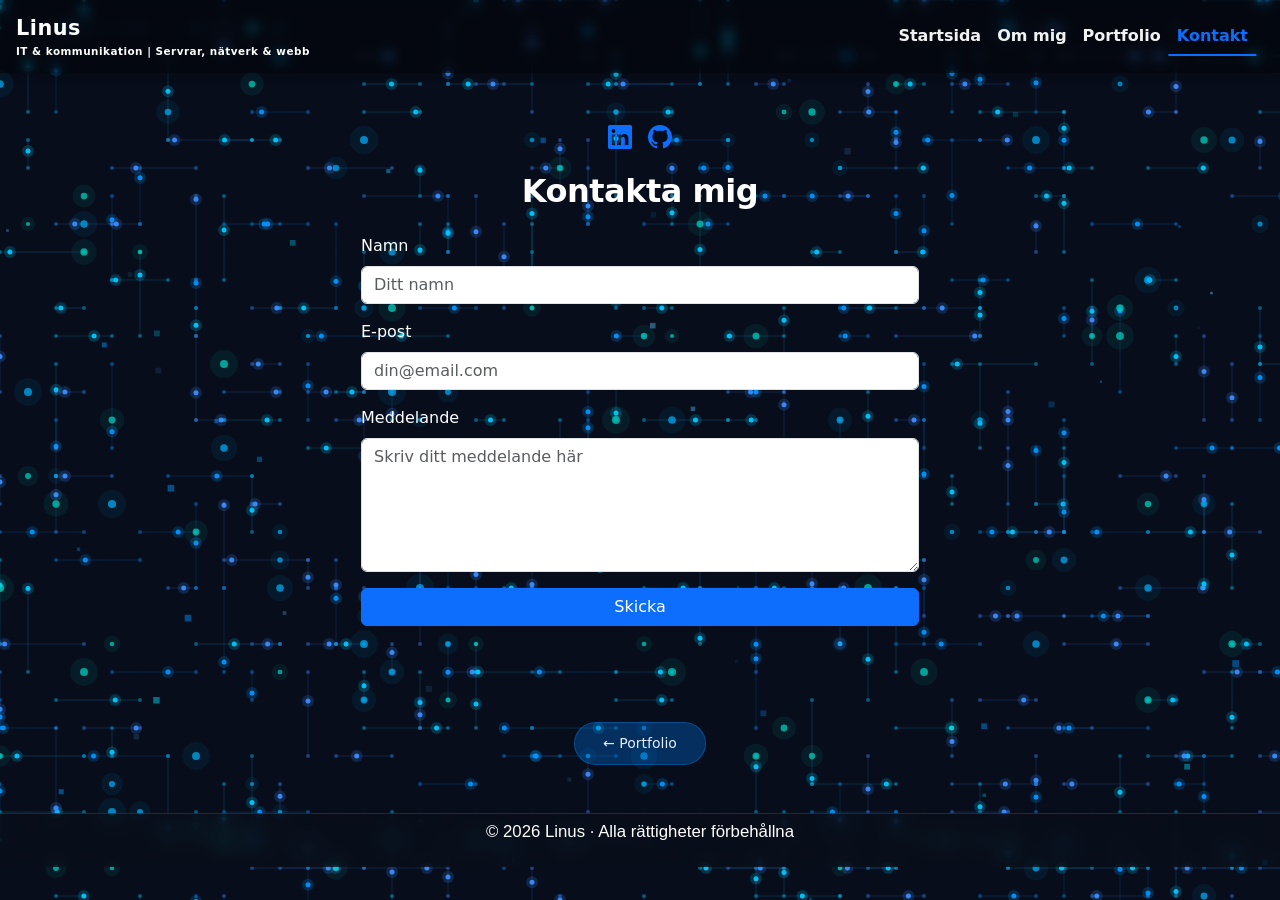
==== kontakt.html @ ef3644ac "Initial commit" ====
<!DOCTYPE html>
<html lang="sv">
<head>
    <meta charset="UTF-8">
    <meta name="viewport" content="width=device-width, initial-scale=1.0">
    <meta name="description" content="Linus CV - IT-student med fokus på dator- och kommunikationsteknik. Utforska min erfarenhet, färdigheter och projekt inom IT och kommunikation.">
       <link href="https://cdn.jsdelivr.net/npm/bootstrap@5.3.8/dist/css/bootstrap.min.css" rel="stylesheet" integrity="sha384-sRIl4kxILFvY47J16cr9ZwB07vP4J8+LH7qKQnuqkuIAvNWLzeN8tE5YBujZqJLB" crossorigin="anonymous">
    <script src="https://cdn.jsdelivr.net/npm/bootstrap@5.3.8/dist/js/bootstrap.bundle.min.js" integrity="sha384-FKyoEForCGlyvwx9Hj09JcYn3nv7wiPVlz7YYwJrWVcXK/BmnVDxM+D2scQbITxI" crossorigin="anonymous"></script>
    <link rel="stylesheet" href="kontaktstyle.css">
    <link rel="stylesheet" href="gemensamm.css">
    <script src="star.js" async defer></script>
    <script src="form.js" async defer></script>
    <link rel="stylesheet" href="https://cdn.jsdelivr.net/npm/bootstrap-icons@1.11.1/font/bootstrap-icons.css">
    <title>CV - Linus</title>
</head>
<body>
    <!-- Navbar -->
<header class="container-fluid p-0">
  <nav class="navbar navbar-expand-md navbar-dark fixed-top custom-navbar">
    

<a class="navbar-brand ps-3 fw-bold d-flex flex-column" href="index.html">
  <span class="brand-body">Linus</span>
  <small class="text-white"  id="navbar-subtitle">
     IT & kommunikation | Servrar, nätverk & webb
  </small>
</a>


    <button class="navbar-toggler me-4" type="button"
            data-bs-toggle="collapse"
            data-bs-target="#collapsibleNavbar"
            aria-controls="collapsibleNavbar"
            aria-expanded="false"
            aria-label="Toggle navigation">
      <span class="navbar-toggler-icon"></span>
    </button>


    <div class="collapse navbar-collapse" id="collapsibleNavbar">
      <ul class="navbar-nav ms-auto pe-4">
        <li class="nav-item">
          <a class="nav-link " href="index.html">Startsida</a>
        </li>
        <li class="nav-item">
          <a class="nav-link" href="om.html">Om mig</a>
        </li>
        <li class="nav-item">
          <a class="nav-link" href="portfolio.html">Portfolio</a>
        </li>
        <li class="nav-item">
          <a class="nav-link active" href="kontakt.html">Kontakt</a>
        </li>
      </ul>
    </div>

  </nav>
</header>

<!-- End Navbar -->
<main class="container my-5">

  <!-- Sociala länkar ovanför formuläret -->
<div class="col-md-6 mx-auto text-center mb-3">
  <div class="d-flex justify-content-center gap-3 mb-2">
    <!-- LinkedIn -->
    <a href="https://se.linkedin.com/in/linus-lindgren-b2a7483a4" target="_blank" title="LinkedIn">
      <i class="bi bi-linkedin fs-4"></i>
    </a>
    <!-- GitHub -->
    <a href="https://github.com/Linus67" target="_blank" title="GitHub">
      <i class="bi bi-github fs-4"></i>
    </a>
  </div>
</div>

  <section class="col-md-6 mx-auto">
  <h2 class="mb-4 text-center">Kontakta mig</h2>
  <form id="contact-form">
    <div class="mb-3">
      <label for="name" class="form-label" >Namn</label>
      <input type="text" class="form-control" id="name" name="name" placeholder="Ditt namn" required>
    </div>
    <div class="mb-3">
      <label for="email" class="form-label" >E-post</label>
      <input type="email" class="form-control" id="email" name="email" placeholder="din@email.com" required>
    </div>
    <div class="mb-3">
      <label for="message" class="form-label" >Meddelande</label>
      <textarea class="form-control" id="message" name="message" rows="5" placeholder="Skriv ditt meddelande här" required></textarea>
    </div>
    <input type="text" name="_gotcha" style="display:none">
    <button type="submit" class="btn btn-primary w-100" id="submit-btn">
      Skicka
    </button>
    <div id="form-message" class="mt-2 text-center"></div>
  </form>
</section>


</main>

<div class="start-actions">
  <a href="portfolio.html" class="btn btn-primary btn-lg">← Portfolio</a>
</div>

<footer class="text-center mt-5 p-1 text-white site-footer">
  <p>© 2026 Linus · Alla rättigheter förbehållna</p>
</footer>

</body>
</html>
---- gemensamm.css ----
body {
  padding-top: 72px;
}

/* Navbar css start */
#navbar-subtitle {
    font-size:0.65rem;
}

.custom-navbar {
  background-color: rgba(0, 0, 0, 0.4);
  backdrop-filter: blur(6px);
  box-shadow: 0 2px 10px rgba(0, 0, 0, 0.25);
}

.navbar-brand {
  font-size: 1.3rem;
  letter-spacing: 0.5px;
}

.brand-highlight {
  color: #0d6efd;
}

.nav-link {
  position: relative;
  font-weight: 800;
  color: #f1f1f1 !important;
  padding: 0.5rem 0.75rem;
  transition: color 0.2s ease;
}

.nav-link::after {
  content: "";
  position: absolute;
  left: 50%;
  bottom: 0;
  width: 0;
  height: 2px;
  background-color: #0d6efd;
  transition: all 0.25s ease;
  transform: translateX(-50%);
}

.nav-link:hover::after,
.nav-link.active::after {
  width: 100%;
}

.nav-link:hover {
  color: #0d6efd !important;
}

.nav-link.active {
  color: #0d6efd !important;
}

@media (max-width: 768px) {
  .navbar-nav {
    text-align: center;
    padding-top: 1rem;
  }

  .nav-link {
    padding: 0.75rem 0;
  }
}
/* Navbar css slut */

/* Section box start */
.section-box {
  background: rgba(0, 80, 160, 0.12);
  border: 1px solid rgba(0, 180, 255, 0.25);
  border-top: 2px solid #00c8ff;
  border-radius: 14px;
  padding: 2rem;
  margin-bottom: 2.5rem;
  box-shadow: 0 10px 30px rgb(0, 0, 0);
}

.section-box h1,
.section-box h2,
.section-box h3 {
  font-weight: 700;
  letter-spacing: -0.5px;
  color: #ffffff;
}

.section-box p,
.section-box li {
  font-size: 1.05rem;
  line-height: 1.7;
  font-family: Verdana, sans-serif;
  color: #ffffff;
}
/*Section box slut */

/*Global styles */


h1, h2, h3 
{ 
  font-weight: 700; 
  letter-spacing: -0.5px;
   color: white 
}

 p {
  font-size: 1.05rem;
  line-height: 1.7;
  font-family: Verdana, sans-serif;
  color: white;
}

label {
  color: white;
}
.content-text{
    font-size: 1.12rem;
  line-height: 1.7;
}

/*Global styles slut */

/* Gemensam stil för nästa / föregående-knappar på alla sidor */
.start-actions {
  max-width: 1100px;
  margin: 4rem auto 2rem;
  padding: 2rem 1rem 0;
  display: flex;
  justify-content: center;
  align-items: center;
  gap: 3rem;
}

.start-actions .btn {
  color: #e0eeff;
  background: rgba(0, 100, 200, 0.4);
  border: 1px solid rgba(0, 150, 255, 0.3);
  padding: 10px 28px;
  border-radius: 30px;
  font-size: 14px;
  font-weight: 500;
  transition: all 0.25s ease;
}

.start-actions .btn:hover {
  background: rgba(0, 120, 255, 0.35);
  border-color: rgba(0, 150, 255, 0.6);
  color: #ffffff;
}

@media (max-width: 768px) {
  .start-actions {
    flex-direction: column;
    gap: 1.5rem;
    text-align: center;
  }
}
/* Gemensam stil för nästa / föregående-knappar på alla sidor slut */

/* Footer */
.site-footer {
  background: rgba(10, 15, 25, 0.6);
  backdrop-filter: blur(10px);
  border-top: 1px solid rgba(0, 200, 255, 0.2);
}
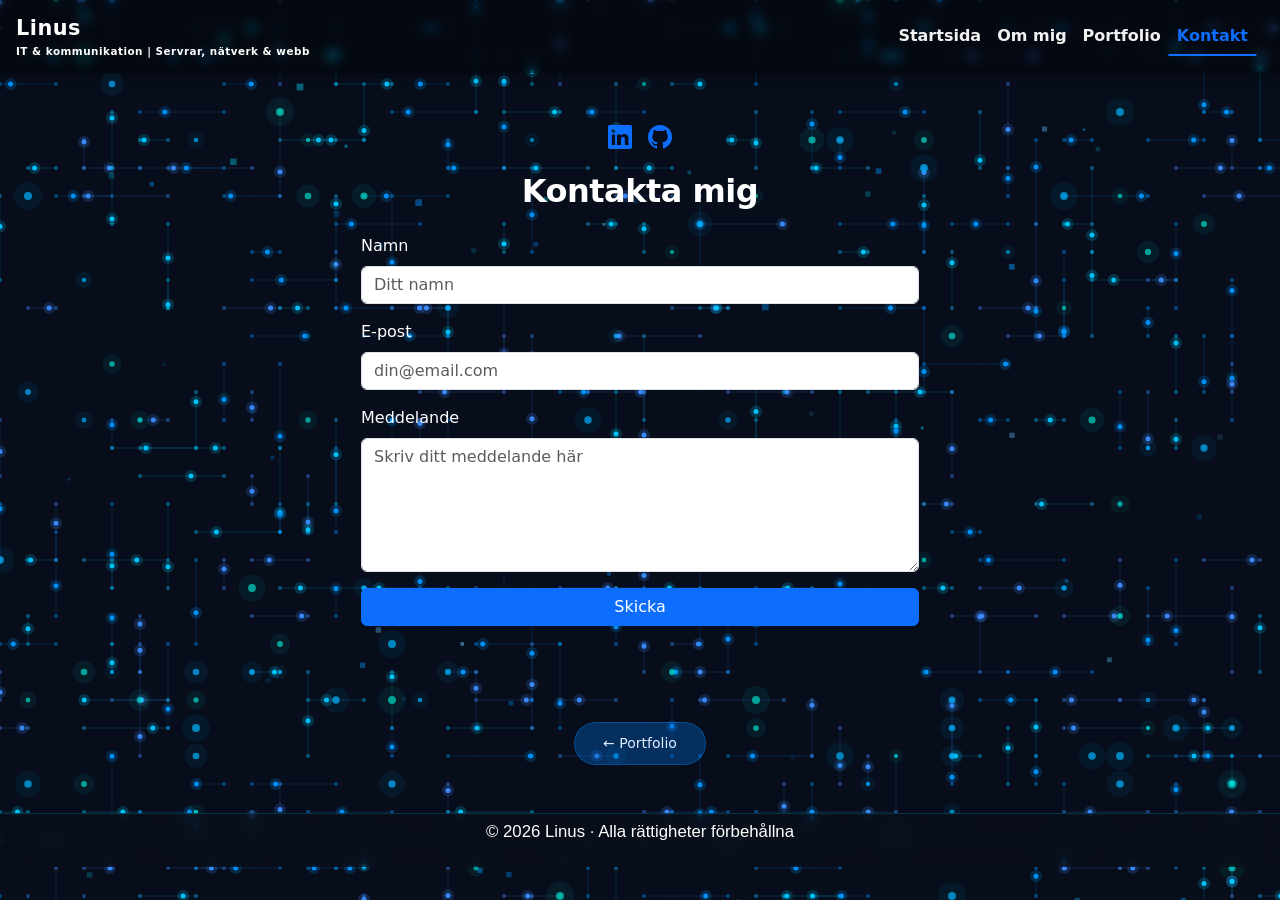
==== commit 978320f6: "Title updated Uppdaterade titlen på hemsidan samt tog bort lite kommentarer i koden." ====
--- a/kontakt.html
+++ b/kontakt.html
@@ -11,7 +11,7 @@
     <script src="star.js" async defer></script>
     <script src="form.js" async defer></script>
     <link rel="stylesheet" href="https://cdn.jsdelivr.net/npm/bootstrap-icons@1.11.1/font/bootstrap-icons.css">
-    <title>CV - Linus</title>
+    <title>Linus | IT-student</title>
 </head>
 <body>
     <!-- Navbar -->
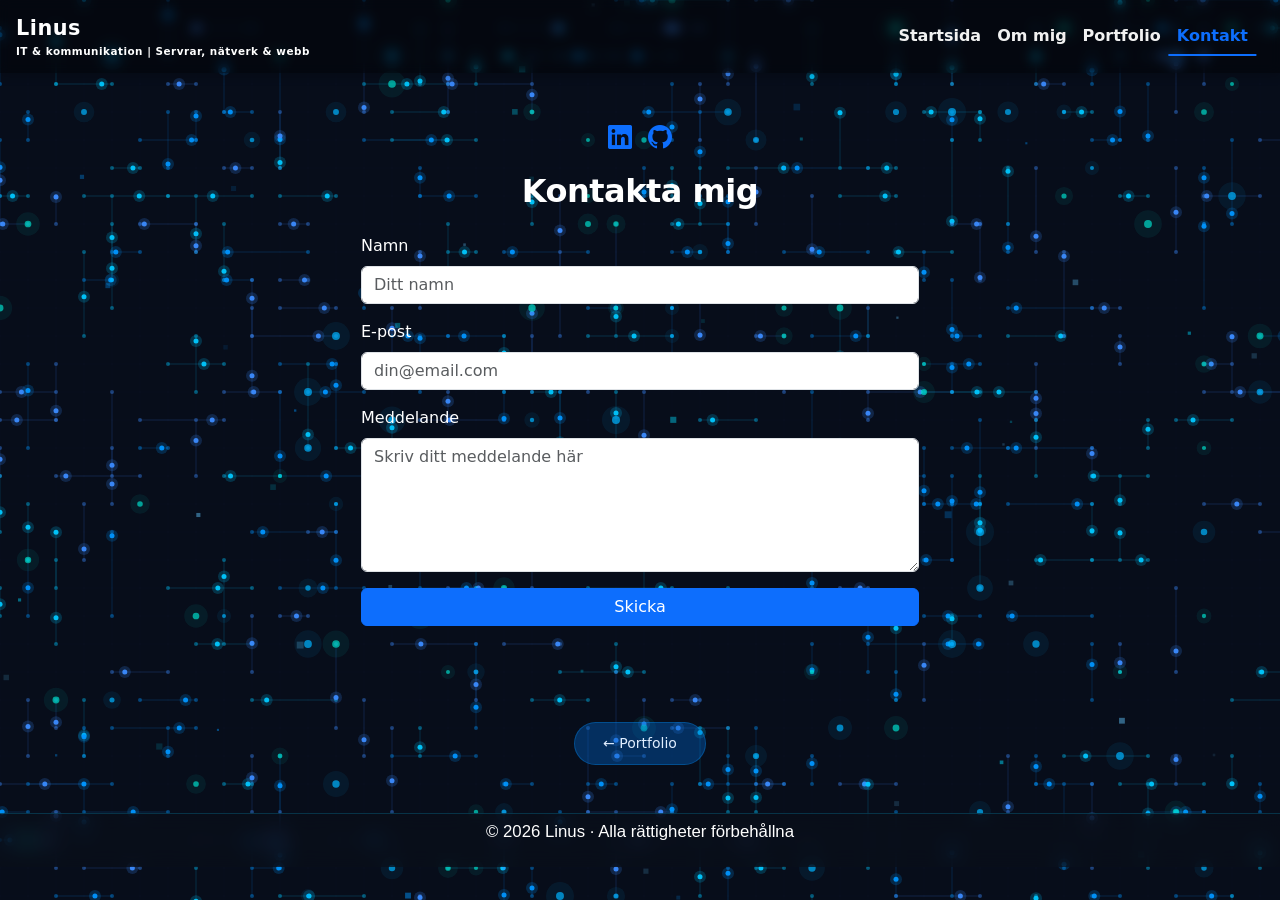
==== commit 3ddf67ab: "Fix main Fixade så main end taggen var korrekt placerad." ====
--- a/kontakt.html
+++ b/kontakt.html
@@ -98,11 +98,13 @@
 </section>
 
 
-</main>
+
 
 <div class="start-actions">
   <a href="portfolio.html" class="btn btn-primary btn-lg">← Portfolio</a>
 </div>
+
+</main>
 
 <footer class="text-center mt-5 p-1 text-white site-footer">
   <p>© 2026 Linus · Alla rättigheter förbehållna</p>
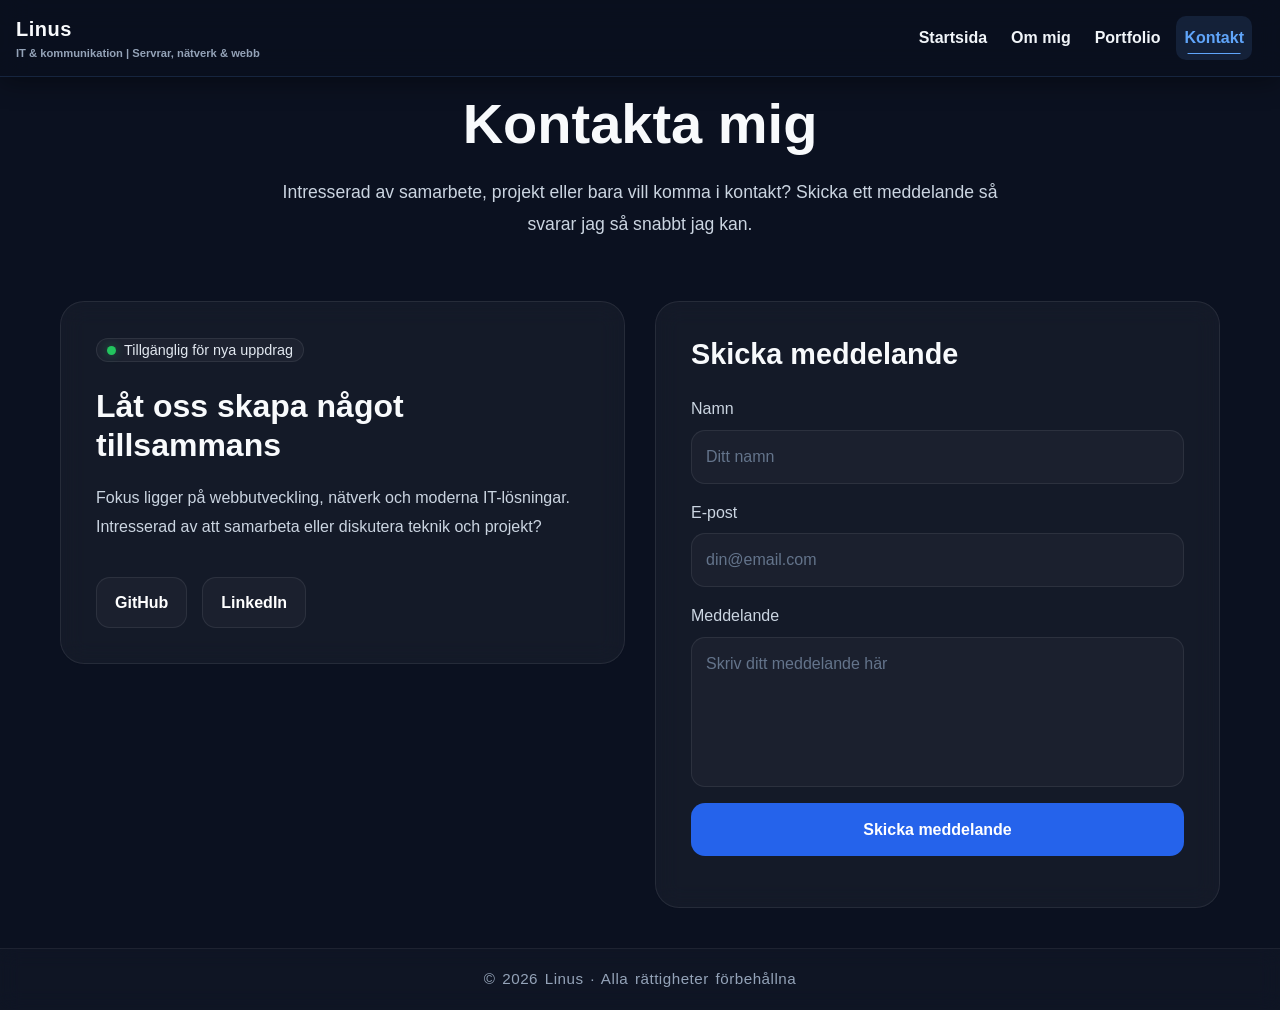
==== commit ce27ccbd: "Omdesign av CV-hemsida Fullständig omdesign av min CV-hemsida med uppdaterad layout, struktur och in" ====
--- a/kontakt.html
+++ b/kontakt.html
@@ -1,114 +1,177 @@
 <!DOCTYPE html>
-<html lang="sv">
+<html lang="en">
 <head>
     <meta charset="UTF-8">
     <meta name="viewport" content="width=device-width, initial-scale=1.0">
-    <meta name="description" content="Linus CV - IT-student med fokus på dator- och kommunikationsteknik. Utforska min erfarenhet, färdigheter och projekt inom IT och kommunikation.">
-       <link href="https://cdn.jsdelivr.net/npm/bootstrap@5.3.8/dist/css/bootstrap.min.css" rel="stylesheet" integrity="sha384-sRIl4kxILFvY47J16cr9ZwB07vP4J8+LH7qKQnuqkuIAvNWLzeN8tE5YBujZqJLB" crossorigin="anonymous">
+    <meta name="description" content="Kontakta mig för samarbeten, projekt eller frågor inom webbutveckling och IT." />
+    <link href="https://cdn.jsdelivr.net/npm/bootstrap@5.3.8/dist/css/bootstrap.min.css" rel="stylesheet" integrity="sha384-sRIl4kxILFvY47J16cr9ZwB07vP4J8+LH7qKQnuqkuIAvNWLzeN8tE5YBujZqJLB" crossorigin="anonymous">
     <script src="https://cdn.jsdelivr.net/npm/bootstrap@5.3.8/dist/js/bootstrap.bundle.min.js" integrity="sha384-FKyoEForCGlyvwx9Hj09JcYn3nv7wiPVlz7YYwJrWVcXK/BmnVDxM+D2scQbITxI" crossorigin="anonymous"></script>
+    <link rel="stylesheet" href="gemensam.css">
     <link rel="stylesheet" href="kontaktstyle.css">
-    <link rel="stylesheet" href="gemensamm.css">
-    <script src="star.js" async defer></script>
     <script src="form.js" async defer></script>
-    <link rel="stylesheet" href="https://cdn.jsdelivr.net/npm/bootstrap-icons@1.11.1/font/bootstrap-icons.css">
-    <title>Linus | IT-student</title>
+    <script src="status.js"></script>
+    <title>Linus | IT-elev</title>
 </head>
 <body>
-    <!-- Navbar -->
+       <!-- Navbar -->
 <header class="container-fluid p-0">
-  <nav class="navbar navbar-expand-md navbar-dark fixed-top custom-navbar">
-    
+ <nav class="navbar navbar-expand-md navbar-dark fixed-top custom-navbar">
 
-<a class="navbar-brand ps-3 fw-bold d-flex flex-column" href="index.html">
-  <span class="brand-body">Linus</span>
-  <small class="text-white"  id="navbar-subtitle">
-     IT & kommunikation | Servrar, nätverk & webb
-  </small>
-</a>
+  <a class="navbar-brand ps-3 fw-bold d-flex flex-column brand-box" href="index.html">
+    <span class="brand-body">Linus</span>
+    <small id="navbar-subtitle">
+      IT & kommunikation | Servrar, nätverk & webb
+    </small>
+  </a>
 
+  <button class="navbar-toggler me-4" type="button"
+    data-bs-toggle="collapse"
+    data-bs-target="#collapsibleNavbar"
+    aria-controls="collapsibleNavbar"
+    aria-expanded="false"
+    aria-label="Toggle navigation">
+    <span class="navbar-toggler-icon"></span>
+  </button>
 
-    <button class="navbar-toggler me-4" type="button"
-            data-bs-toggle="collapse"
-            data-bs-target="#collapsibleNavbar"
-            aria-controls="collapsibleNavbar"
-            aria-expanded="false"
-            aria-label="Toggle navigation">
-      <span class="navbar-toggler-icon"></span>
-    </button>
+  <div class="collapse navbar-collapse" id="collapsibleNavbar">
+    <ul class="navbar-nav ms-auto pe-4 nav-links">
 
+      <li class="nav-item">
+        <a class="nav-link" href="index.html">Startsida</a>
+      </li>
 
-    <div class="collapse navbar-collapse" id="collapsibleNavbar">
-      <ul class="navbar-nav ms-auto pe-4">
-        <li class="nav-item">
-          <a class="nav-link " href="index.html">Startsida</a>
-        </li>
-        <li class="nav-item">
-          <a class="nav-link" href="om.html">Om mig</a>
-        </li>
-        <li class="nav-item">
-          <a class="nav-link" href="portfolio.html">Portfolio</a>
-        </li>
-        <li class="nav-item">
-          <a class="nav-link active" href="kontakt.html">Kontakt</a>
-        </li>
-      </ul>
-    </div>
+      <li class="nav-item">
+        <a class="nav-link" href="om.html">Om mig</a>
+      </li>
 
-  </nav>
+      <li class="nav-item">
+        <a class="nav-link" href="portfolio.html">Portfolio</a>
+      </li>
+
+      <li class="nav-item">
+        <a class="nav-link active" href="kontakt.html">Kontakt</a>
+      </li>
+
+    </ul>
+  </div>
+
+</nav>
 </header>
+<!-- End Navbar -->
+<main class="contact-main">
 
-<!-- End Navbar -->
-<main class="container my-5">
+    <header class="contact-hero">
 
-  <!-- Sociala länkar ovanför formuläret -->
-<div class="col-md-6 mx-auto text-center mb-3">
-  <div class="d-flex justify-content-center gap-3 mb-2">
-    <!-- LinkedIn -->
-    <a href="https://se.linkedin.com/in/linus-lindgren-b2a7483a4" target="_blank" title="LinkedIn">
-      <i class="bi bi-linkedin fs-4"></i>
-    </a>
-    <!-- GitHub -->
-    <a href="https://github.com/Linus67" target="_blank" title="GitHub">
-      <i class="bi bi-github fs-4"></i>
-    </a>
-  </div>
-</div>
+        <h1>Kontakta mig</h1>
 
-  <section class="col-md-6 mx-auto">
-  <h2 class="mb-4 text-center">Kontakta mig</h2>
-  <form id="contact-form">
-    <div class="mb-3">
-      <label for="name" class="form-label" >Namn</label>
-      <input type="text" class="form-control" id="name" name="name" placeholder="Ditt namn" required>
-    </div>
-    <div class="mb-3">
-      <label for="email" class="form-label" >E-post</label>
-      <input type="email" class="form-control" id="email" name="email" placeholder="din@email.com" required>
-    </div>
-    <div class="mb-3">
-      <label for="message" class="form-label" >Meddelande</label>
-      <textarea class="form-control" id="message" name="message" rows="5" placeholder="Skriv ditt meddelande här" required></textarea>
-    </div>
-    <input type="text" name="_gotcha" style="display:none">
-    <button type="submit" class="btn btn-primary w-100" id="submit-btn">
-      Skicka
-    </button>
-    <div id="form-message" class="mt-2 text-center"></div>
-  </form>
-</section>
+        <p class="contact-text">
+            Intresserad av samarbete, projekt eller bara vill komma i kontakt?
+            Skicka ett meddelande så svarar jag så snabbt jag kan.
+        </p>
+
+    </header>
+
+    <section class="contact-grid">
+<h2 class="visually-hidden">Kontakta mig</h2> <!-- Vet ej om den ska synas. Behövas för att inte få fel i validator -->
+
+        <aside class="contact-info glass-card">
+
+            <div class="availability-status">
+                <span class="status-dot"></span>
+                <span id="availability-text"></span>
+            </div>
+
+            <h2>Låt oss skapa något tillsammans</h2>
+
+            <p>
+                Fokus ligger på webbutveckling, nätverk och moderna IT-lösningar.
+                Intresserad av att samarbeta eller diskutera teknik och projekt?
+            </p>
+
+            <nav class="contact-links">
+
+                <a href="https://github.com/Linus67" target="_blank" class="contact-link">
+                    GitHub
+                </a>
+
+                <a href="https://se.linkedin.com/in/linus-lindgren-b2a7483a4" target="_blank" class="contact-link">
+                    LinkedIn
+                </a>
+
+            </nav>
+
+        </aside>
+
+        <section class="contact-form-wrapper glass-card">
+
+            <h2 class="form-title">Skicka meddelande</h2>
+
+            <form id="contact-form">
+
+                <div class="mb-3">
+                    <label for="name" class="form-label">Namn</label>
+
+                    <input type="text"
+                           class="form-control"
+                           id="name"
+                           name="name"
+                           placeholder="Ditt namn"
+                           required>
+                </div>
+
+                <div class="mb-3">
+                    <label for="email" class="form-label">E-post</label>
+
+                    <input type="email"
+                           class="form-control"
+                           id="email"
+                           name="email"
+                           placeholder="din@email.com"
+                           required>
+                </div>
+
+                <div class="mb-3">
+                    <label for="message" class="form-label">Meddelande</label>
+
+                    <textarea class="form-control"
+                              id="message"
+                              name="message"
+                              rows="5"
+                              placeholder="Skriv ditt meddelande här"
+                              required></textarea>
+                </div>
+
+                <input type="text" name="_gotcha" style="display:none">
+
+                <button type="submit"
+                        class="submit-btn"
+                        id="submit-btn">
+
+                    Skicka meddelande
+
+                </button>
+
+                <div id="form-message"
+                     class="mt-3 text-center">
+                </div>
+
+            </form>
+
+        </section>
+
+    </section>
+
+</main>
+
+<footer class="footer">
+
+    <p class="footer-text">
+        © 2026 Linus · Alla rättigheter förbehållna
+    </p>
+
+</footer>
 
 
 
-
-<div class="start-actions">
-  <a href="portfolio.html" class="btn btn-primary btn-lg">← Portfolio</a>
-</div>
-
-</main>
-
-<footer class="text-center mt-5 p-1 text-white site-footer">
-  <p>© 2026 Linus · Alla rättigheter förbehållna</p>
-</footer>
-
 </body>
 </html>
--- a/gemensam.css
+++ b/gemensam.css
@@ -0,0 +1,366 @@
+/* GLOBALT */
+
+body{
+    margin:0;
+    padding:0;
+    font-family:Arial, Helvetica, sans-serif;
+    background:#0b1120;
+    color:#e2e8f0;
+    line-height:1.6;
+}
+
+.container-page{
+    max-width:1100px;
+    margin:auto;
+    padding:100px 20px;
+}
+
+h1, h2, h3, h4 {
+    margin: 0;
+    font-family: inherit;
+    color: #f8fafc;
+    font-weight: 700;
+}
+
+h1 { font-size: 3rem; font-weight: 900; }
+h2 { font-size: 1.6rem; font-weight: 800; }
+h3 { font-size: 1.3rem; font-weight: 700; }
+
+p {
+    line-height: 1.7;
+    color: #cbd5e1;
+}
+
+/* NAVBAR */
+
+.brand-body{
+    font-size:1.25rem;
+    letter-spacing:0.5px;
+    color:#f8fafc;
+}
+
+#navbar-subtitle{
+    font-size:0.7rem;
+    color:#94a3b8;
+}
+
+.custom-navbar{
+    background: rgba(10, 15, 30, 0.75);
+    backdrop-filter: blur(14px);
+    border-bottom: 1px solid rgba(96,165,250,0.15);
+    box-shadow: 0 4px 25px rgba(0,0,0,0.4);
+    
+}
+
+.nav-links .nav-link{
+    position:relative;
+    font-weight:600;
+    color:#f1f5f9 !important;
+    padding:0.6rem 1rem;
+    margin:0 4px;
+    border-radius:10px;
+    transition:0.25s ease;
+}
+
+.nav-links .nav-link:hover{
+    color:#60a5fa !important;
+    background:rgba(96,165,250,0.08); 
+}
+
+.nav-links .nav-link.active{
+    color:#60a5fa !important;
+    background:rgba(96,165,250,0.12);
+}
+
+.nav-links .nav-link::after{
+    content:"";
+    position:absolute;
+    left:50%;
+    bottom:6px;
+    width:0;
+    height:1px;
+    background:#60a5fa;
+    transition:0.25s ease;
+    transform:translateX(-50%) translateZ(0);
+    will-change: width;
+}
+
+.nav-links .nav-link:hover::after,
+.nav-links .nav-link.active::after{
+    width:70%;
+}
+
+
+
+/* GEMENSAMMA SEKTIONS-STILAR */
+
+.section-tag{
+    color:#60a5fa;
+    letter-spacing:3px;
+    font-size:0.9rem;
+    font-weight:bold;
+    margin-bottom:15px;
+    text-transform:uppercase;
+}
+
+.glass-card{
+    background:rgba(255,255,255,0.04);
+    border:1px solid rgba(255,255,255,0.08);
+    border-radius:22px;
+    backdrop-filter:blur(10px);
+}
+
+/* TAGS */
+
+.tag-pill{
+    background:#1e293b;
+    border:1px solid #334155;
+    padding:8px 15px;
+    border-radius:30px;
+    font-size:0.9rem;
+    display:inline-block;
+}
+
+/* BADGES */
+
+.badge{
+    display:inline-block;
+    padding:6px 12px;
+    border-radius:20px;
+    font-size:0.85rem;
+    margin:3px;
+    font-weight:600;
+    letter-spacing:0.3px;
+}
+
+.badge-html{ background:#f97316; color:white; }
+.badge-css{ background:#3b82f6; color:white; }
+.badge-bootstrap{ background:#8b5cf6; color:white; }
+.badge-javascript{ background:#facc15; color:#000; }
+
+.badge-powershell{ background:#4f46e5; color:white; }
+.badge-batch{ background:#334155; color:white; }
+.badge-wireshark{ background:#0ea5e9; color:white; }
+.badge-nmap{ background:#f97316; color:white; }
+
+
+/* on-going status badge */
+
+
+.status-ongoing{
+    display:inline-flex;
+    align-items:center;
+    gap:6px;
+
+    margin-left:8px;
+    padding:5px 12px;
+
+    font-size:0.72rem;
+    font-weight:600;
+    letter-spacing:0.4px;
+
+    color:#cbd5e1;
+
+    background:rgba(255,255,255,0.03);
+    border:1px solid rgba(96,165,250,0.25);
+
+    border-radius:999px;
+
+    position:relative;
+    overflow:hidden;
+}
+
+.status-ongoing::before{
+    content:"";
+    width:6px;
+    height:6px;
+    border-radius:50%;
+    background:#60a5fa;
+
+    display:inline-block;
+}
+/* KNAPPAR */
+
+.btn-primary-custom,
+.btn-secondary-custom{
+    padding:14px 28px;
+    border-radius:12px;
+    text-decoration:none;
+    font-weight:bold;
+    transition:0.3s;
+    display:inline-block;
+}
+
+/* primary = blue tech */
+.btn-primary-custom{
+    background:#60a5fa;
+    color:#0b1120;
+}
+
+.btn-primary-custom:hover{
+    background:#3b82f6;
+    transform:translateY(-3px);
+}
+
+/* secondary = glass */
+.btn-secondary-custom{
+    border:1px solid rgba(96,165,250,0.4);
+    color:white;
+    background:transparent;
+}
+
+.btn-secondary-custom:hover{
+    border-color:#60a5fa;
+    transform:translateY(-3px);
+}
+
+/* RESPONSIVE */
+
+@media (max-width:768px){
+
+    .navbar-nav{
+        text-align:center;
+        padding-top:1rem;
+    }
+
+    .nav-link{
+        padding:0.75rem 0;
+    }
+}
+/*BADGES för IT-badges */
+
+.badge{
+    display:inline-block;
+    padding:6px 12px;
+    border-radius:20px;
+    font-size:0.85rem;
+    margin:3px;
+    font-weight:600;
+    letter-spacing:0.3px;
+
+    color:#0b1120 !important;
+}
+
+/*COLORS */
+
+.badge-html{
+    background:#fbbf24; /* amber */
+}
+
+.badge-css{
+    background:#38bdf8; /* sky blue */
+}
+
+.badge-bootstrap{
+    background:#a78bfa; /* soft purple */
+}
+
+.badge-javascript{
+    background:#fde047; /* bright yellow */
+}
+
+.badge-powershell{
+    background:#60a5fa; /* blue */
+}
+
+.badge-batch{
+    background:#94a3b8; /* gray */
+}
+
+.badge-wireshark{
+    background:#34d399; /* green */
+}
+
+.badge-nmap{
+    background:#fb923c; /* orange */
+}
+
+/* SMALL FOOTER */
+
+.footer{
+    padding:10px 10px;
+    text-align:center;
+
+    border-top:1px solid rgba(96,165,250,0.15);
+
+    background:rgba(10, 15, 30, 0.6);
+    backdrop-filter:blur(10px);
+    -webkit-backdrop-filter:blur(10px);
+
+    margin-top:0;
+}
+
+.footer-text{
+    color:#94a3b8;
+    font-size:0.85rem;
+
+    letter-spacing:0.4px;
+    word-spacing:2px; 
+
+    line-height:1.6;
+    font-weight:500;
+}
+
+/* AVAILABILITY STATUS */
+
+.availability-status{
+    display:inline-flex;
+    align-items:center;
+    gap:8px;
+
+    padding:4px 10px;
+    border-radius:999px;
+
+    background:rgba(255,255,255,0.04);
+    border:1px solid rgba(255,255,255,0.08);
+
+    font-size:0.9rem;
+
+    line-height:1;
+}
+
+.status-dot{
+    width:9px;
+    height:9px;
+    border-radius:50%;
+    flex-shrink:0;
+}
+
+.status-available{
+    background:#22c55e;
+    box-shadow:0 0 10px rgba(34,197,94,0.4);
+    animation:pulseGreen 2s infinite;
+}
+
+.status-limited{
+    background:#facc15;
+    box-shadow:0 0 10px rgba(250,204,21,0.35);
+    animation:pulseYellow 2s infinite;
+}
+
+.status-busy{
+    background:#ef4444;
+    box-shadow:0 0 10px rgba(239,68,68,0.35);
+    animation:pulseRed 2s infinite;
+}
+
+/* animations */
+@keyframes pulseGreen{
+    0%{ box-shadow:0 0 0 0 rgba(34,197,94,.4);}
+    70%{ box-shadow:0 0 0 8px rgba(34,197,94,0);}
+    100%{ box-shadow:0 0 0 0 rgba(34,197,94,0);}
+}
+
+@keyframes pulseYellow{
+    0%{ box-shadow:0 0 0 0 rgba(250,204,21,.4);}
+    70%{ box-shadow:0 0 0 8px rgba(250,204,21,0);}
+    100%{ box-shadow:0 0 0 0 rgba(250,204,21,0);}
+}
+
+@keyframes pulseRed{
+    0%{ box-shadow:0 0 0 0 rgba(239,68,68,.4);}
+    70%{ box-shadow:0 0 0 8px rgba(239,68,68,0);}
+    100%{ box-shadow:0 0 0 0 rgba(239,68,68,0);}
+}
+
+
--- a/kontaktstyle.css
+++ b/kontaktstyle.css
@@ -0,0 +1,196 @@
+/* MAIN */
+
+.contact-main{
+    max-width:1200px;
+    margin:auto;
+    padding:90px 20px 40px;
+}
+
+/* HERO */
+
+.contact-hero{
+    text-align:center;
+    max-width:750px;
+    margin:0 auto 60px;
+}
+
+.contact-hero h1{
+    font-size:3.5rem;
+    font-weight:800;
+    margin-bottom:20px;
+}
+
+.contact-text{
+    color:#cbd5e1;
+    font-size:1.1rem;
+    line-height:1.8;
+}
+
+/* GRID */
+
+.contact-grid{
+    display:grid;
+    grid-template-columns:1fr 1fr;
+    gap:30px;
+    align-items:start;
+}
+
+/* GLASS */
+
+.glass-card{
+    background:rgba(255,255,255,0.04);
+    border:1px solid rgba(255,255,255,0.08);
+    border-radius:24px;
+    backdrop-filter:blur(12px);
+
+    padding:35px;
+    transition:0.3s ease;
+}
+
+.glass-card:hover{
+    border-color:rgba(96,165,250,0.25);
+}
+
+/* INFO */
+
+.contact-info h2{
+    font-size:2rem;
+    margin:25px 0 20px;
+}
+
+.contact-info p{
+    color:#cbd5e1;
+    line-height:1.8;
+}
+
+/* LINKS */
+
+.contact-links{
+    display:flex;
+    gap:15px;
+    margin-top:35px;
+    flex-wrap:wrap;
+}
+
+.contact-link{
+    padding:12px 18px;
+    border-radius:14px;
+
+    text-decoration:none;
+    color:white;
+    font-weight:600;
+
+    background:rgba(255,255,255,0.03);
+    border:1px solid rgba(255,255,255,0.08);
+
+    transition:0.3s ease;
+}
+
+.contact-link:hover{
+    transform:translateY(-3px);
+
+    border-color:rgba(96,165,250,0.4);
+
+    background:rgba(37,99,235,0.08);
+}
+
+/* FORM */
+
+.form-title{
+    margin-bottom:25px;
+    font-size:1.8rem;
+}
+
+/* LABELS */
+
+.form-label{
+    color:#cbd5e1;
+    margin-bottom:8px;
+}
+
+/* INPUTS */
+
+.form-control{
+    background:rgba(255,255,255,0.03);
+    border:1px solid rgba(255,255,255,0.08);
+
+    color:white;
+    padding:14px;
+
+    border-radius:14px;
+}
+
+.form-control:focus{
+    background:rgba(255,255,255,0.04);
+    border-color:#60a5fa;
+
+    color:white;
+
+    box-shadow:none;
+}
+
+/* PLACEHOLDER */
+
+.form-control::placeholder{
+    color:#64748b;
+}
+
+/* TEXTAREA */
+
+textarea.form-control{
+    resize:none;
+}
+
+/* BUTTON */
+
+.submit-btn{
+    width:100%;
+
+    border:none;
+    border-radius:14px;
+
+    padding:14px;
+
+    background:#2563eb;
+    color:white;
+
+    font-weight:700;
+
+    transition:0.3s ease;
+}
+
+.submit-btn:hover{
+    background:#1d4ed8;
+    transform:translateY(-2px);
+}
+
+/* FOOTER */
+
+.footer{
+    padding:18px 10px;
+    text-align:center;
+
+    border-top:1px solid rgba(255,255,255,0.06);
+    background:rgba(255,255,255,0.02);
+}
+
+.footer-text{
+    color:#94a3b8;
+    font-size:0.95rem;
+    letter-spacing:0.5px;
+    margin:0;
+}
+
+/* RESPONSIVE */
+
+@media(max-width:900px){
+
+    .contact-grid{
+        grid-template-columns:1fr;
+    }
+
+    .contact-hero h1{
+        font-size:2.7rem;
+    }
+
+}
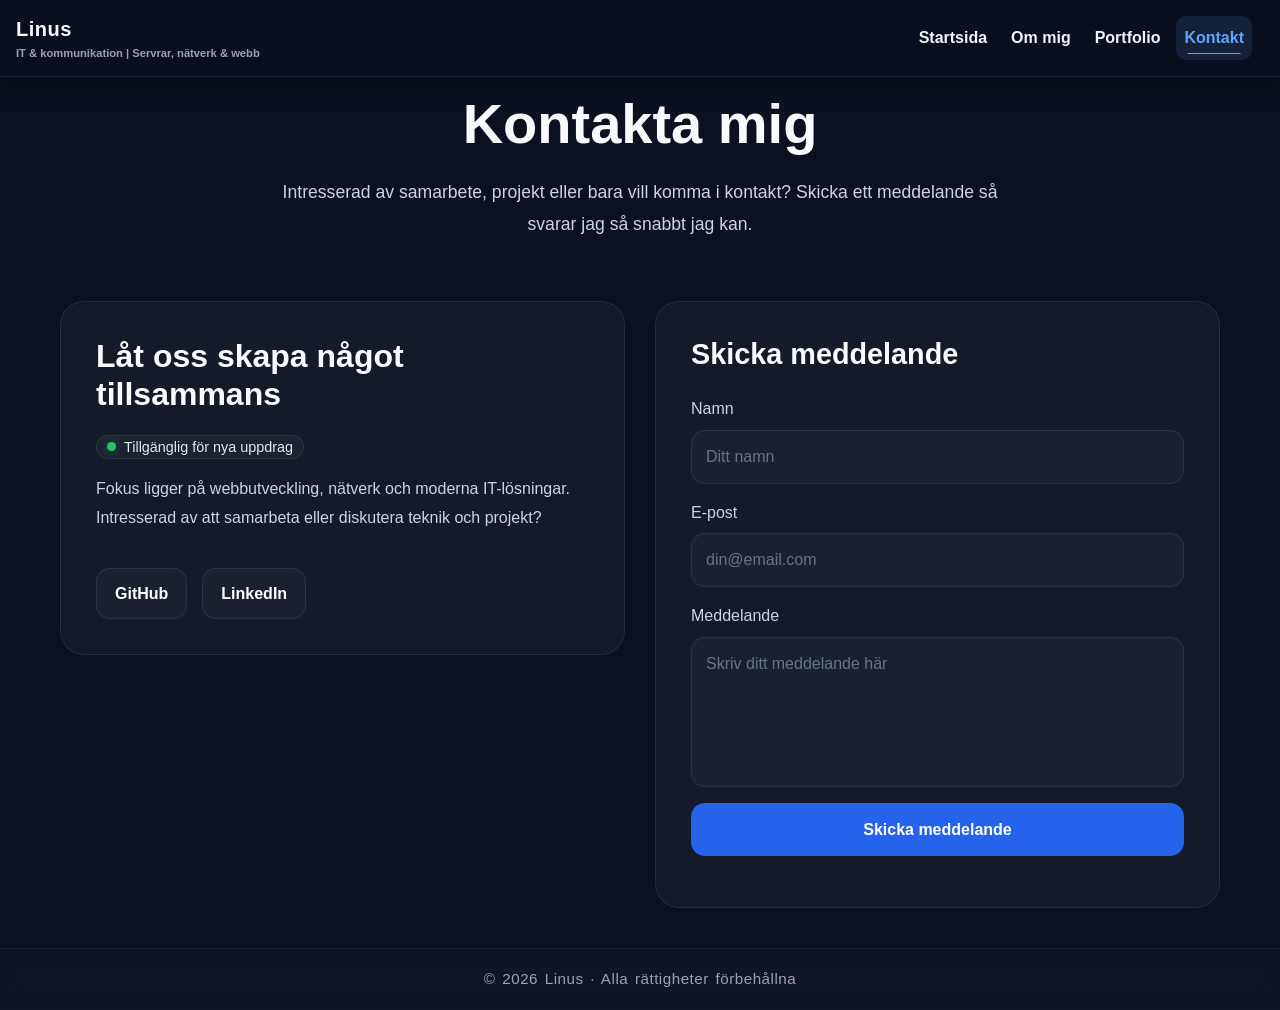
==== commit db75a359: "Improve about page layout and fix course section Improved the About page design with small UI fixes," ====
--- a/kontakt.html
+++ b/kontakt.html
@@ -3,7 +3,7 @@
 <head>
     <meta charset="UTF-8">
     <meta name="viewport" content="width=device-width, initial-scale=1.0">
-    <meta name="description" content="Kontakta mig för samarbeten, projekt eller frågor inom webbutveckling och IT." />
+   <meta name="description" content="CV och presentation av mig som IT-student med fokus på webbutveckling, nätverk, system och modern IT.">
     <link href="https://cdn.jsdelivr.net/npm/bootstrap@5.3.8/dist/css/bootstrap.min.css" rel="stylesheet" integrity="sha384-sRIl4kxILFvY47J16cr9ZwB07vP4J8+LH7qKQnuqkuIAvNWLzeN8tE5YBujZqJLB" crossorigin="anonymous">
     <script src="https://cdn.jsdelivr.net/npm/bootstrap@5.3.8/dist/js/bootstrap.bundle.min.js" integrity="sha384-FKyoEForCGlyvwx9Hj09JcYn3nv7wiPVlz7YYwJrWVcXK/BmnVDxM+D2scQbITxI" crossorigin="anonymous"></script>
     <link rel="stylesheet" href="gemensam.css">
@@ -76,12 +76,12 @@
 
         <aside class="contact-info glass-card">
 
+            <h2>Låt oss skapa något tillsammans</h2>
+
             <div class="availability-status">
-                <span class="status-dot"></span>
-                <span id="availability-text"></span>
+            <span class="status-dot"></span>
+            <span id="availability-text"></span>
             </div>
-
-            <h2>Låt oss skapa något tillsammans</h2>
 
             <p>
                 Fokus ligger på webbutveckling, nätverk och moderna IT-lösningar.
--- a/kontaktstyle.css
+++ b/kontaktstyle.css
@@ -55,14 +55,13 @@
 
 .contact-info h2{
     font-size:2rem;
-    margin:25px 0 20px;
+    margin:0 0 20px;
 }
-
 .contact-info p{
     color:#cbd5e1;
     line-height:1.8;
+    margin-top:16px;
 }
-
 /* LINKS */
 
 .contact-links{
